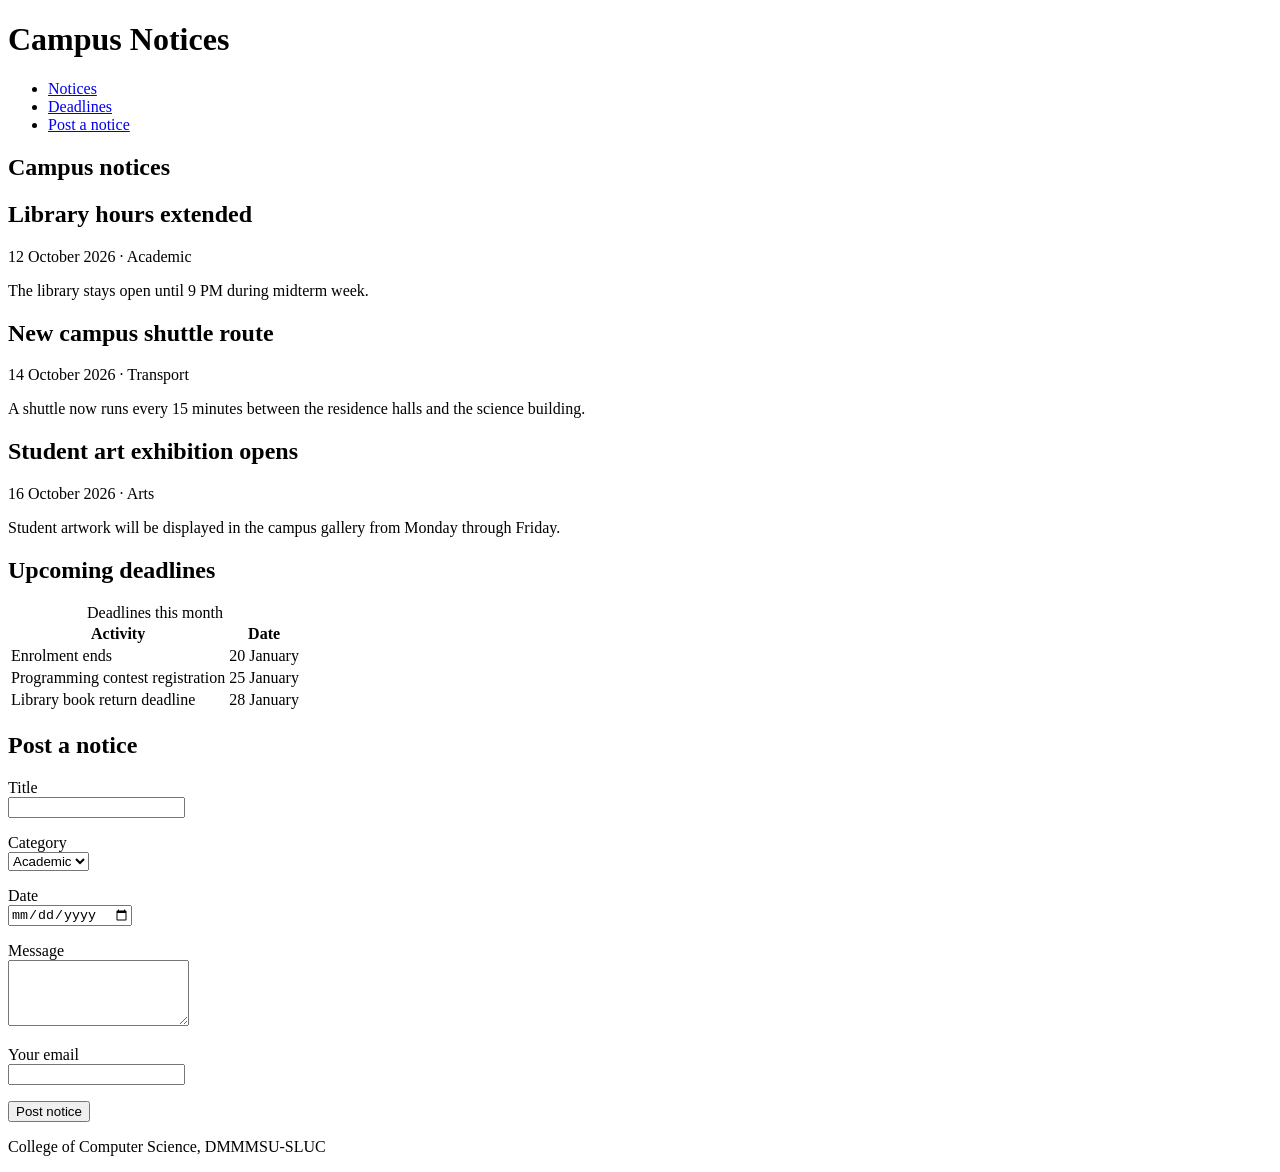
==== Week2/week2.html @ 355f2184 "Add files via upload" ====
<!DOCTYPE html>
<html lang="en">
<head>
  <meta charset="utf-8">
  <meta name="viewport" content="width=device-width, initial-scale=1">
  <title>Campus Notices</title>
  <link rel="stylesheet" href="styles.css">

</head>
<body>
  <header>
    <h1>Campus Notices</h1>

    <nav aria-label="Main">
      <ul>
        <li><a href="#notices">Notices</a></li>
        <li><a href="#deadlines">Deadlines</a></li>
        <li><a href="#submit">Post a notice</a></li>
      </ul>
    </nav>
  </header>

  <main>
    <section id="notices">
      <h2>Campus notices</h2>

      <article class="notice">
        <h2>Library hours extended</h2>
        <p class="meta">
          <time datetime="2026-10-12">12 October 2026</time> · <span class="tag">Academic</span>
        </p>
        <p>The library stays open until 9 PM during midterm week.</p>
      </article>

      <article class="notice">
        <h2>New campus shuttle route</h2>
        <p class="meta">
          <time datetime="2026-10-14">14 October 2026</time> · <span class="tag">Transport</span>
        </p>
        <p>A shuttle now runs every 15 minutes between the residence halls and the science building.</p>
      </article>

      <article class="notice">
        <h2>Student art exhibition opens</h2>
        <p class="meta">
          <time datetime="2026-10-16">16 October 2026</time> · <span class="tag">Arts</span>
        </p>
        <p>Student artwork will be displayed in the campus gallery from Monday through Friday.</p>
      </article>
    </section>

    <section id="deadlines">
      <h2>Upcoming deadlines</h2>

      <table>
        <caption>Deadlines this month</caption>
        <thead>
          <tr>
            <th scope="col">Activity</th>
            <th scope="col">Date</th>
          </tr>
        </thead>
        <tbody>
          <tr>
            <td>Enrolment ends</td>
            <td>20 January</td>
          </tr>
          <tr>
            <td>Programming contest registration</td>
            <td>25 January</td>
          </tr>
          <tr>
            <td>Library book return deadline</td>
            <td>28 January</td>
          </tr>
        </tbody>
      </table>
    </section>

    <section id="submit">
      <h2>Post a notice</h2>

      <form action="#" method="post">
        <p>
          <label for="title">Title</label><br>
          <input type="text" id="title" name="title" required maxlength="100">
        </p>

        <p>
          <label for="category">Category</label><br>
          <select id="category" name="category">
            <option value="academic">Academic</option>
            <option value="event">Event</option>
            <option value="general">General</option>
          </select>
        </p>

        <p>
          <label for="date">Date</label><br>
          <input type="date" id="date" name="date">
        </p>

        <p>
          <label for="message">Message</label><br>
          <textarea id="message" name="message" rows="4" required></textarea>
        </p>

        <p>
          <label for="email">Your email</label><br>
          <input type="email" id="email" name="email" required>
        </p>

        <button type="submit">Post notice</button>
      </form>
    </section>
  </main>

  <footer>
    <p>College of Computer Science, DMMMSU-SLUC</p>
  </footer>
</body>
</html>
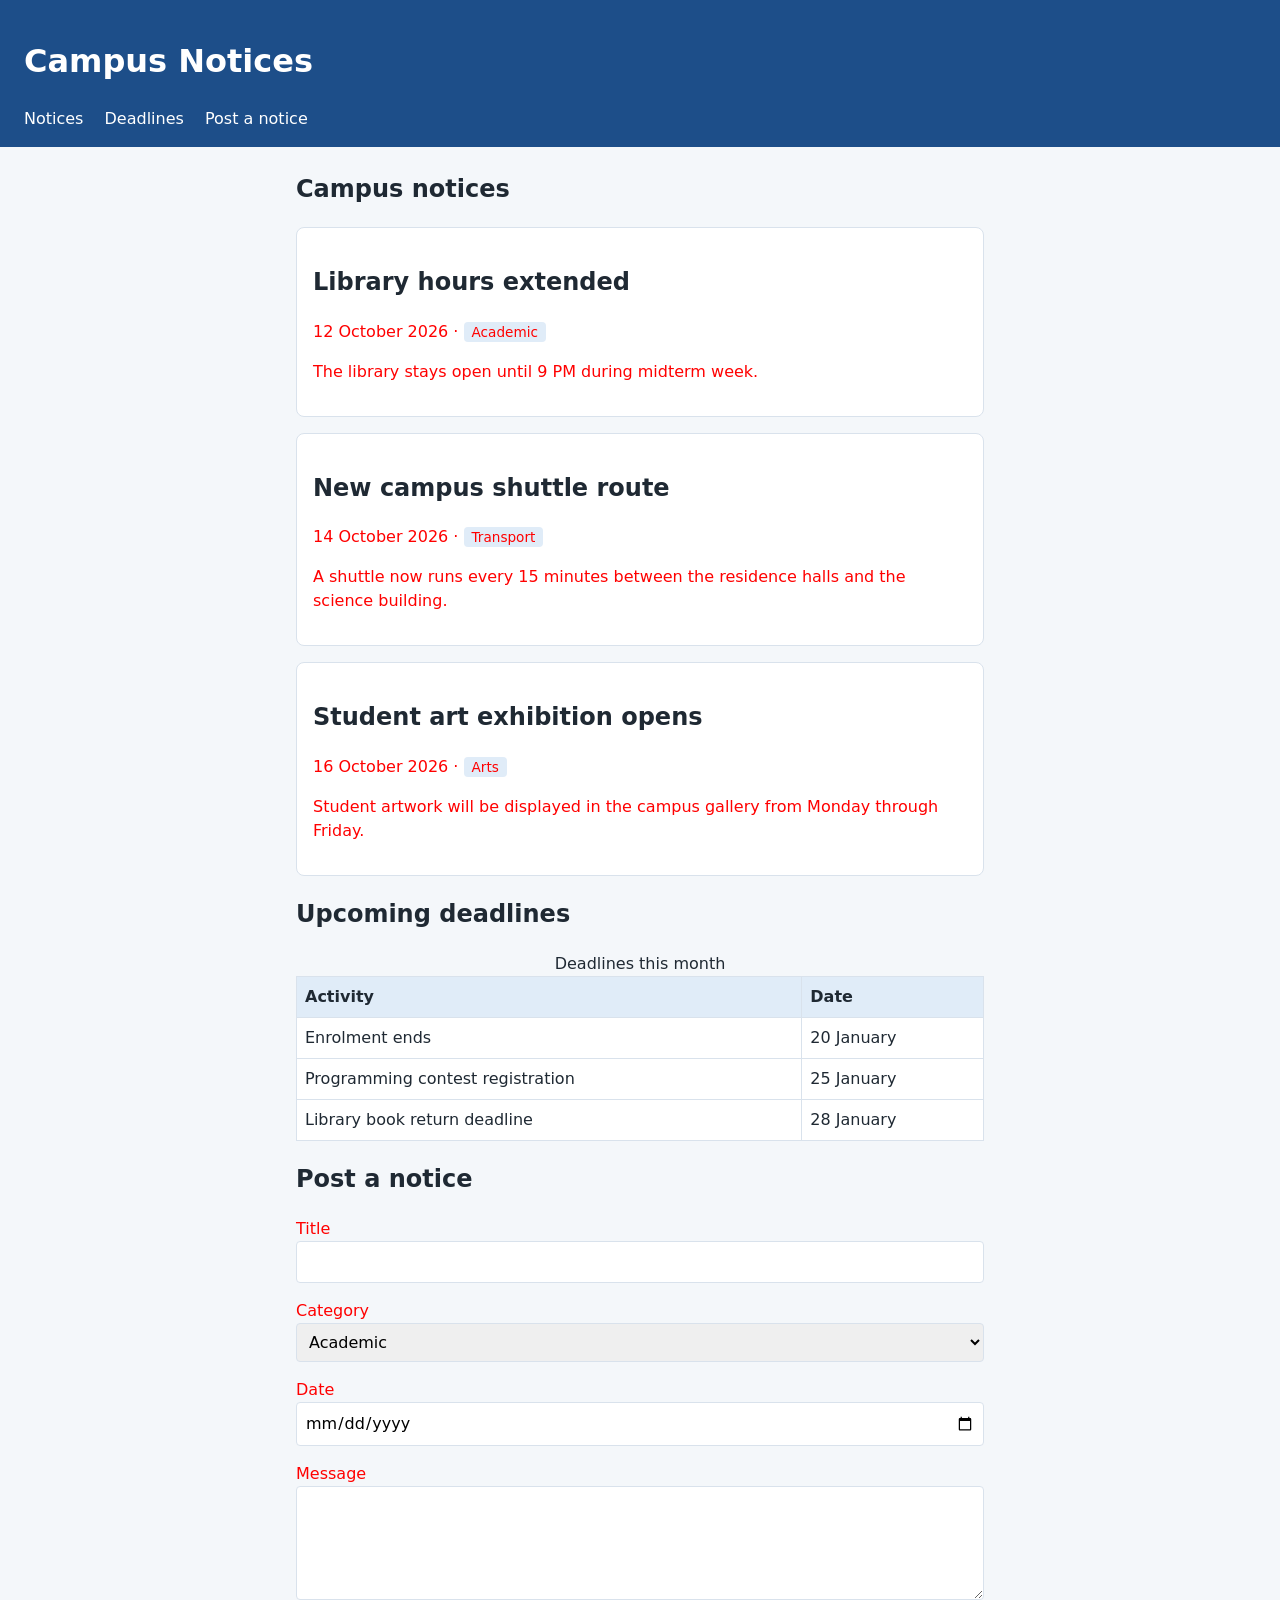
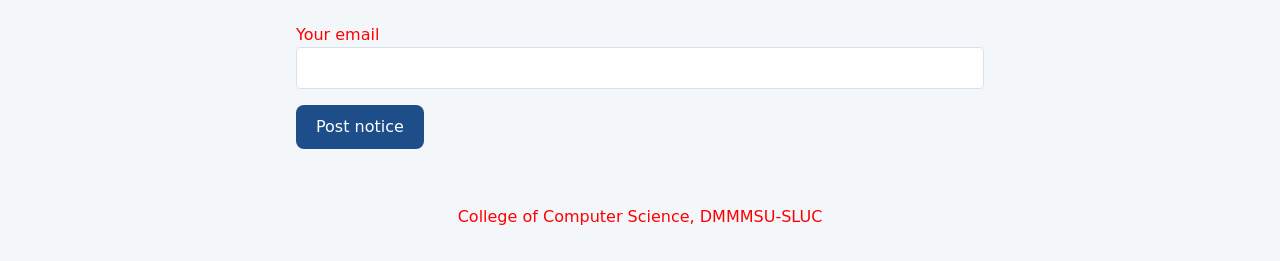
==== commit 31fea937: "Add files via upload" ====
--- a/Week2/week2.html
+++ b/Week2/week2.html
@@ -3,9 +3,8 @@
 <head>
   <meta charset="utf-8">
   <meta name="viewport" content="width=device-width, initial-scale=1">
-  <title>Campus Notices</title>
+  <title>Campus Notices</title> 
   <link rel="stylesheet" href="styles.css">
-
 </head>
 <body>
   <header>
--- a/Week2/styles.css
+++ b/Week2/styles.css
@@ -0,0 +1,80 @@
+:root {
+  --brand: #1d4e89;
+  --brand-soft: #e0ecf8;
+  --surface: #ffffff;
+  --page: #f4f7fa;
+  --text: #1f2933;
+  --border: #d9e2ec;
+  --radius: 8px;
+}
+
+* { box-sizing: border-box; }
+
+body {
+  font-family: system-ui, sans-serif;
+  font-size: 1rem;
+  line-height: 1.5;
+  margin: 0;
+  background: var(--page);
+  color: var(--text);
+}
+header {
+  background: var(--brand);
+  color: white;
+  padding: 16px 24px;
+}
+
+main {
+  max-width: 720px;
+  margin: 24px auto;
+  padding: 0 16px;
+}
+
+.notice {
+  background: var(--surface);
+  border: 1px solid var(--border);
+  border-radius: var(--radius);
+  padding: 16px;
+  margin-bottom: 16px;
+}
+
+.tag {
+  background: var(--brand-soft);
+  border-radius: 4px;
+  padding: 2px 8px;
+  font-size: 0.85rem;
+}
+
+footer {
+  text-align: center;
+  padding: 16px;
+}
+nav ul { list-style: none; margin: 0; padding: 0; }
+nav li { display: inline-block; margin-right: 16px; }
+nav a { color: white; text-decoration: none; }
+nav a:hover { text-decoration: underline; }
+
+table { border-collapse: collapse; width: 100%; background: var(--surface); }
+th, td { border: 1px solid var(--border); padding: 8px; text-align: left; }
+th { background: var(--brand-soft); }
+
+input, select, textarea {
+  width: 100%;
+  padding: 8px;
+  border: 1px solid var(--border);
+  border-radius: 4px;
+  font: inherit;
+}
+input:focus, select:focus, textarea:focus { outline: 3px solid var(--brand); }
+
+button {
+  background: var(--brand);
+  color: white;
+  border: 0;
+  border-radius: var(--radius);
+  padding: 10px 20px;
+  font: inherit;
+  cursor: pointer;
+}
+button:hover { background: #163b69; }
+p { color: red; }
